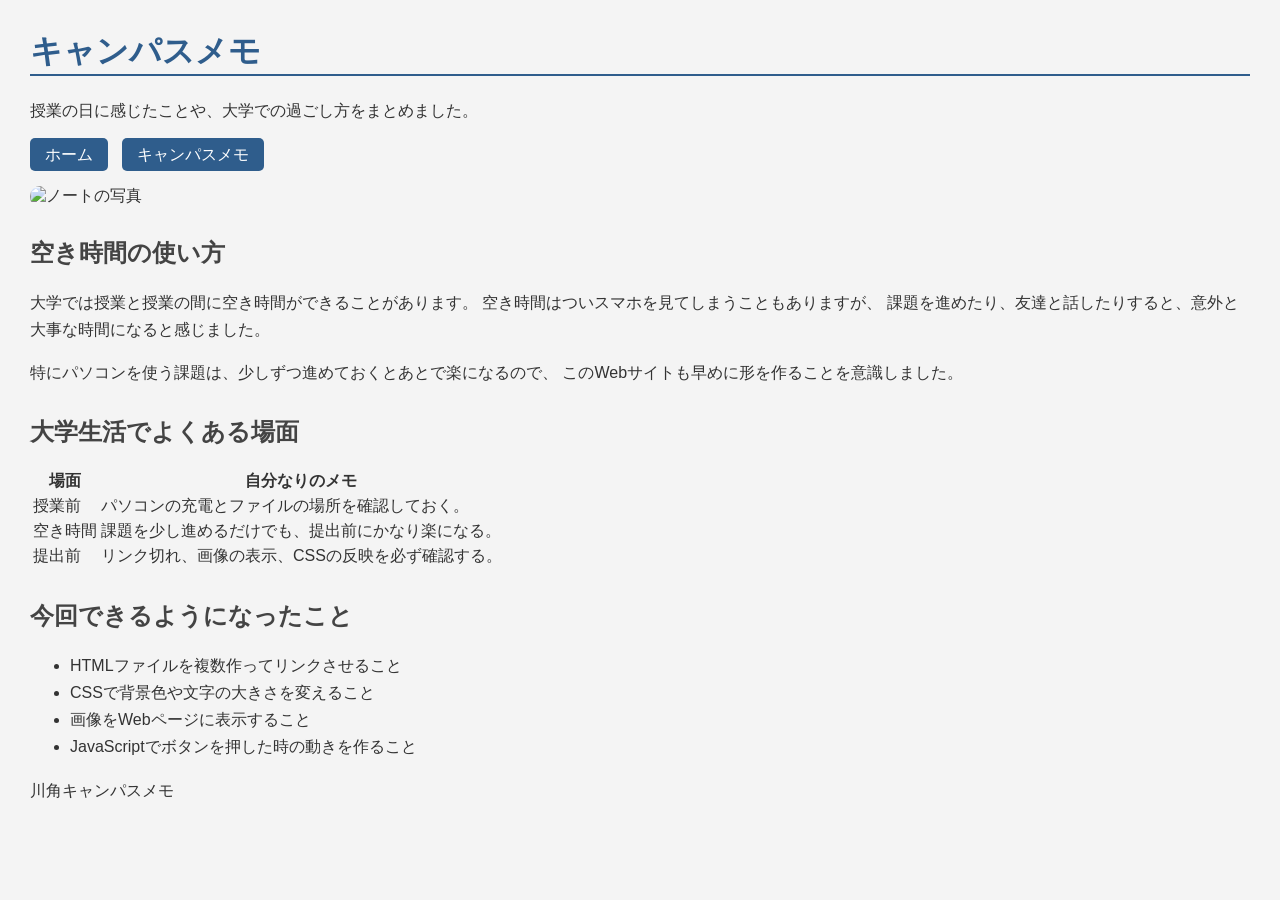
==== campus.html @ dba41afb "Create campus.html" ====
<!DOCTYPE html>
<html lang="ja">

<head>
  <meta charset="UTF-8">
  <title>キャンパスメモ</title>
  <link rel="stylesheet" href="style.css">
</head>

<body>

  <header>
    <h1>キャンパスメモ</h1>
    <p>授業の日に感じたことや、大学での過ごし方をまとめました。</p>
  </header>

  <nav>
    <a href="index.html">ホーム</a>
    <a href="campus.html">キャンパスメモ</a>
  </nav>

  <main>
    <section class="top">
      <img src="images/notebook.jpg" alt="ノートの写真">

      <div class="top-text">
        <h2>空き時間の使い方</h2>
        <p>
          大学では授業と授業の間に空き時間ができることがあります。
          空き時間はついスマホを見てしまうこともありますが、
          課題を進めたり、友達と話したりすると、意外と大事な時間になると感じました。
        </p>
        <p>
          特にパソコンを使う課題は、少しずつ進めておくとあとで楽になるので、
          このWebサイトも早めに形を作ることを意識しました。
        </p>
      </div>
    </section>

    <section>
      <h2>大学生活でよくある場面</h2>

      <table>
        <tr>
          <th>場面</th>
          <th>自分なりのメモ</th>
        </tr>
        <tr>
          <td>授業前</td>
          <td>パソコンの充電とファイルの場所を確認しておく。</td>
        </tr>
        <tr>
          <td>空き時間</td>
          <td>課題を少し進めるだけでも、提出前にかなり楽になる。</td>
        </tr>
        <tr>
          <td>提出前</td>
          <td>リンク切れ、画像の表示、CSSの反映を必ず確認する。</td>
        </tr>
      </table>
    </section>

    <section>
      <h2>今回できるようになったこと</h2>

      <ul class="check-list">
        <li>HTMLファイルを複数作ってリンクさせること</li>
        <li>CSSで背景色や文字の大きさを変えること</li>
        <li>画像をWebページに表示すること</li>
        <li>JavaScriptでボタンを押した時の動きを作ること</li>
      </ul>
    </section>
  </main>

  <footer>
    <p>川角キャンパスメモ</p>
  </footer>

</body>

</html>
---- style.css ----
body {
  background-color: #f4f4f4;
  color: #333;
  font-family: sans-serif;
  margin: 30px;
}

h1 {
  color: #2f5d8c;
  border-bottom: 2px solid #2f5d8c;
}

h2 {
  color: #444;
  margin-top: 30px;
}

nav {
  margin: 20px 0;
}

nav a {
  background-color: #2f5d8c;
  color: white;
  padding: 8px 15px;
  text-decoration: none;
  margin-right: 10px;
  border-radius: 5px;
}

img {
  width: 300px;
  border-radius: 10px;
}

p, li {
  font-size: 16px;
  line-height: 1.7;
}
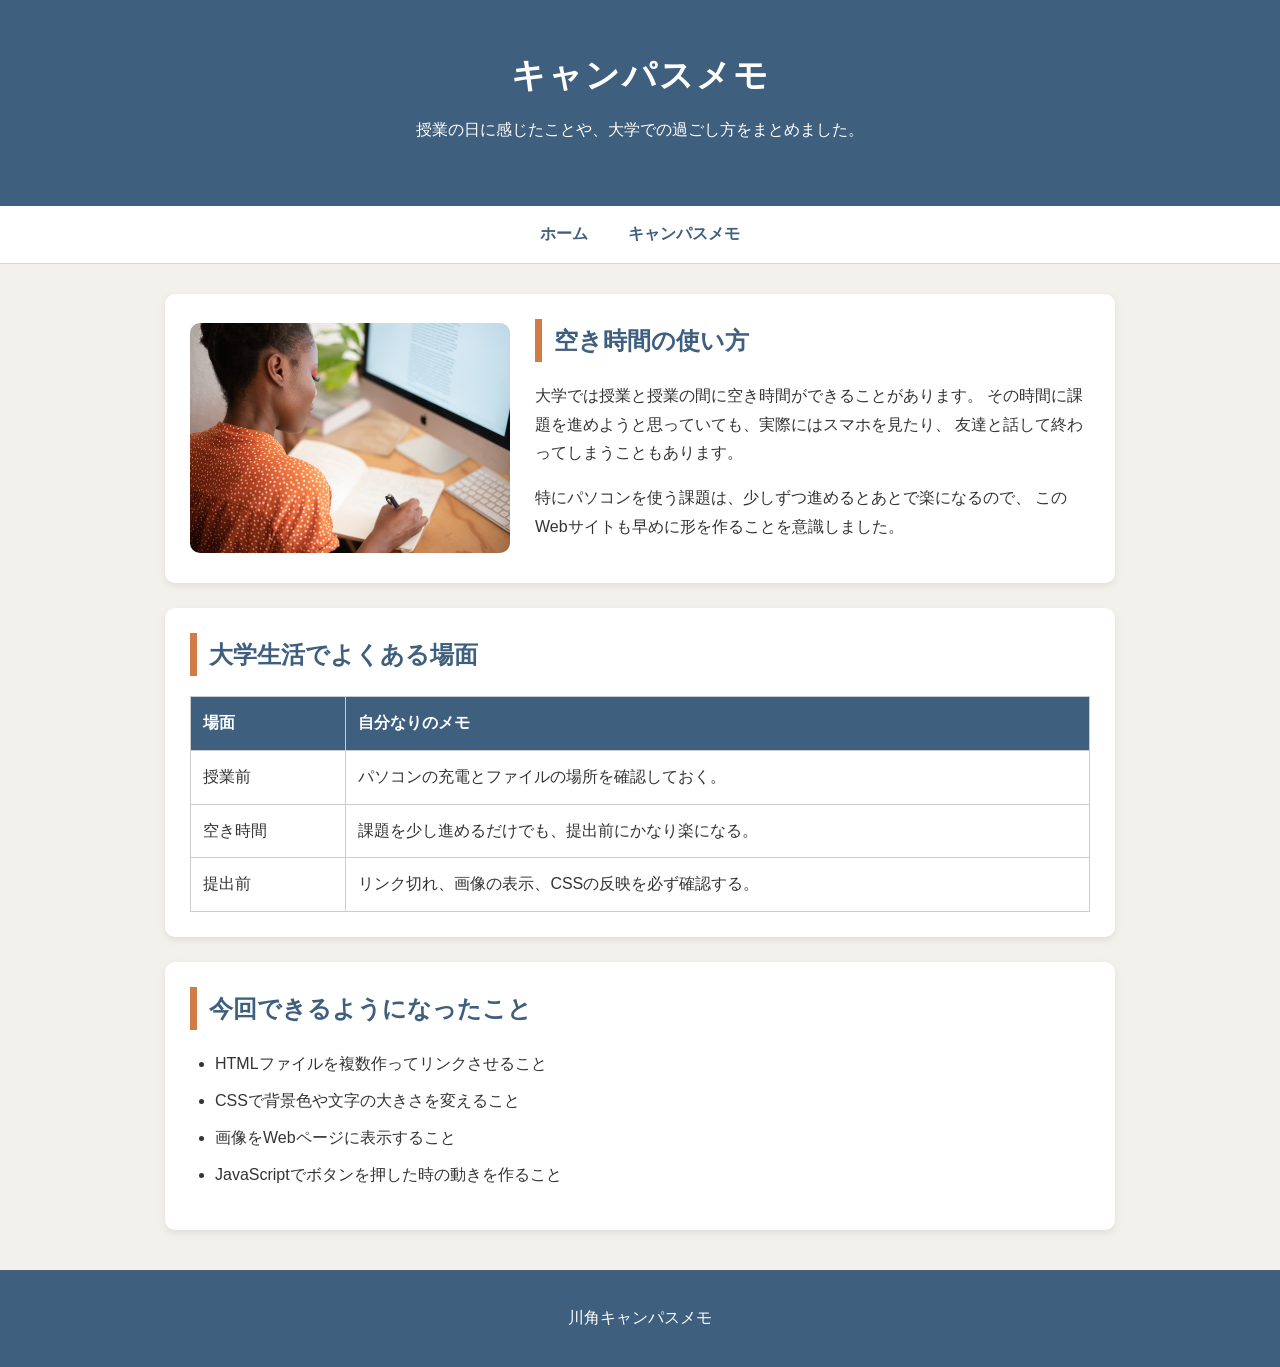
==== commit 77218777: "Refine text in campus.html for clarity" ====
--- a/campus.html
+++ b/campus.html
@@ -26,12 +26,12 @@
       <div class="top-text">
         <h2>空き時間の使い方</h2>
         <p>
-          大学では授業と授業の間に空き時間ができることがあります。
-          空き時間はついスマホを見てしまうこともありますが、
-          課題を進めたり、友達と話したりすると、意外と大事な時間になると感じました。
+      大学では授業と授業の間に空き時間ができることがあります。
+      その時間に課題を進めようと思っていても、実際にはスマホを見たり、
+      友達と話して終わってしまうこともあります。
         </p>
         <p>
-          特にパソコンを使う課題は、少しずつ進めておくとあとで楽になるので、
+          特にパソコンを使う課題は、少しずつ進めるとあとで楽になるので、
           このWebサイトも早めに形を作ることを意識しました。
         </p>
       </div>
--- a/style.css
+++ b/style.css
@@ -1,39 +1,170 @@
 body {
-  background-color: #f4f4f4;
-  color: #333;
-  font-family: sans-serif;
-  margin: 30px;
+  margin: 0;
+  font-family: "Yu Gothic", "Meiryo", sans-serif;
+  background-color: #f3f1ec;
+  color: #333333;
+  line-height: 1.8;
 }
 
-h1 {
-  color: #2f5d8c;
-  border-bottom: 2px solid #2f5d8c;
+header {
+  background-color: #3f5f7f;
+  color: white;
+  text-align: center;
+  padding: 45px 20px;
+}
+
+header h1 {
+  margin: 0;
+  font-size: 34px;
+  letter-spacing: 2px;
+}
+
+header p {
+  margin-top: 10px;
+  font-size: 16px;
+}
+
+nav {
+  background-color: white;
+  text-align: center;
+  padding: 14px;
+  border-bottom: 1px solid #d6d6d6;
+}
+
+nav a {
+  color: #3f5f7f;
+  text-decoration: none;
+  font-weight: bold;
+  margin: 0 18px;
+}
+
+nav a:hover {
+  color: #d17b46;
+}
+
+main {
+  max-width: 950px;
+  margin: 30px auto;
+  padding: 0 20px;
+}
+
+section {
+  background-color: white;
+  padding: 25px;
+  margin-bottom: 25px;
+  border-radius: 10px;
+  box-shadow: 0 3px 8px rgba(0, 0, 0, 0.08);
+}
+
+.top {
+  display: flex;
+  gap: 25px;
+  align-items: center;
+}
+
+.top img {
+  width: 320px;
+  height: 230px;
+  object-fit: cover;
+  border-radius: 10px;
+}
+
+.top-text {
+  flex: 1;
 }
 
 h2 {
-  color: #444;
-  margin-top: 30px;
+  color: #3f5f7f;
+  border-left: 7px solid #d17b46;
+  padding-left: 12px;
+  margin-top: 0;
 }
 
-nav {
-  margin: 20px 0;
+.cards {
+  display: flex;
+  gap: 18px;
 }
 
-nav a {
-  background-color: #2f5d8c;
-  color: white;
-  padding: 8px 15px;
-  text-decoration: none;
-  margin-right: 10px;
-  border-radius: 5px;
+.card {
+  flex: 1;
+  background-color: #f8f6f1;
+  padding: 18px;
+  border-radius: 8px;
+  border: 1px solid #e5dfd4;
 }
 
-img {
-  width: 300px;
-  border-radius: 10px;
+.card h3 {
+  margin-top: 0;
+  color: #d17b46;
 }
 
-p, li {
-  font-size: 16px;
-  line-height: 1.7;
+.memo-box {
+  text-align: center;
 }
+
+button {
+  background-color: #3f5f7f;
+  color: white;
+  border: none;
+  padding: 10px 24px;
+  border-radius: 20px;
+  font-size: 15px;
+  cursor: pointer;
+}
+
+button:hover {
+  background-color: #d17b46;
+}
+
+table {
+  width: 100%;
+  border-collapse: collapse;
+}
+
+th {
+  background-color: #3f5f7f;
+  color: white;
+}
+
+th,
+td {
+  border: 1px solid #cccccc;
+  padding: 12px;
+  text-align: left;
+}
+
+.check-list {
+  padding-left: 25px;
+}
+
+.check-list li {
+  margin-bottom: 8px;
+}
+
+footer {
+  text-align: center;
+  background-color: #3f5f7f;
+  color: white;
+  padding: 18px;
+  margin-top: 40px;
+}
+
+@media screen and (max-width: 700px) {
+  .top {
+    flex-direction: column;
+  }
+
+  .top img {
+    width: 100%;
+    height: auto;
+  }
+
+  .cards {
+    flex-direction: column;
+  }
+
+  nav a {
+    display: inline-block;
+    margin: 6px 10px;
+  }
+}
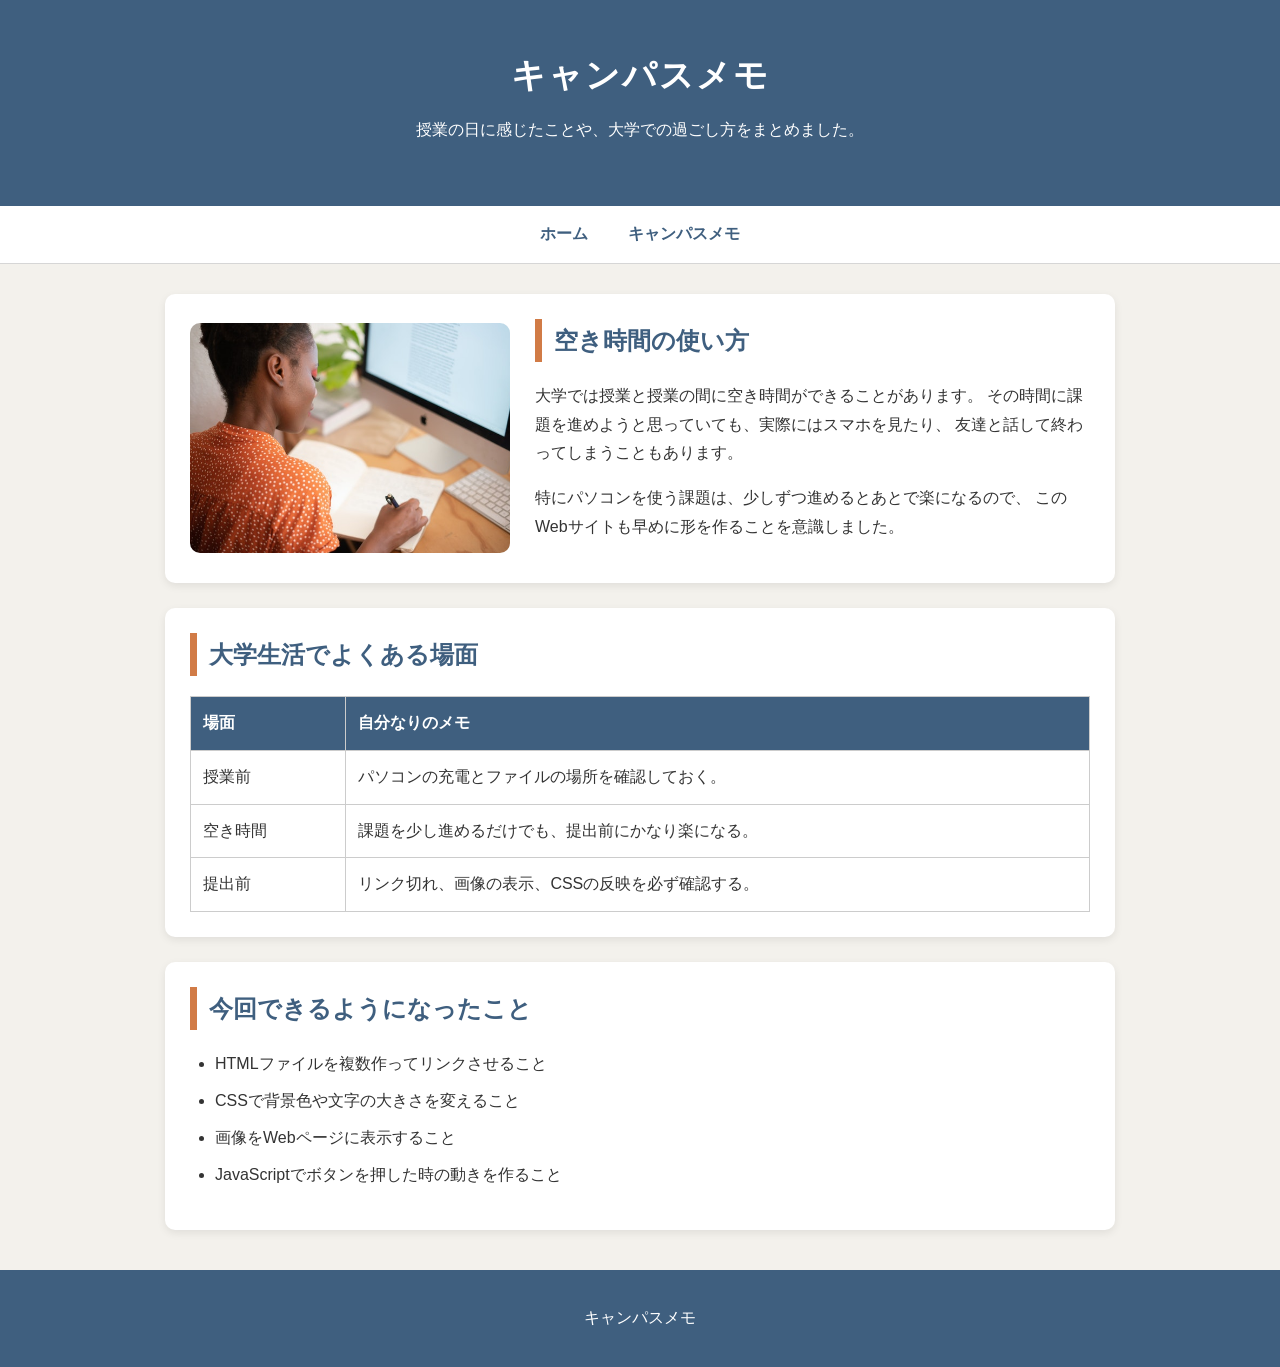
==== commit d17c1a4b: "Update footer text in campus.html" ====
--- a/campus.html
+++ b/campus.html
@@ -73,7 +73,7 @@
   </main>
 
   <footer>
-    <p>川角キャンパスメモ</p>
+    <p>キャンパスメモ</p>
   </footer>
 
 </body>
